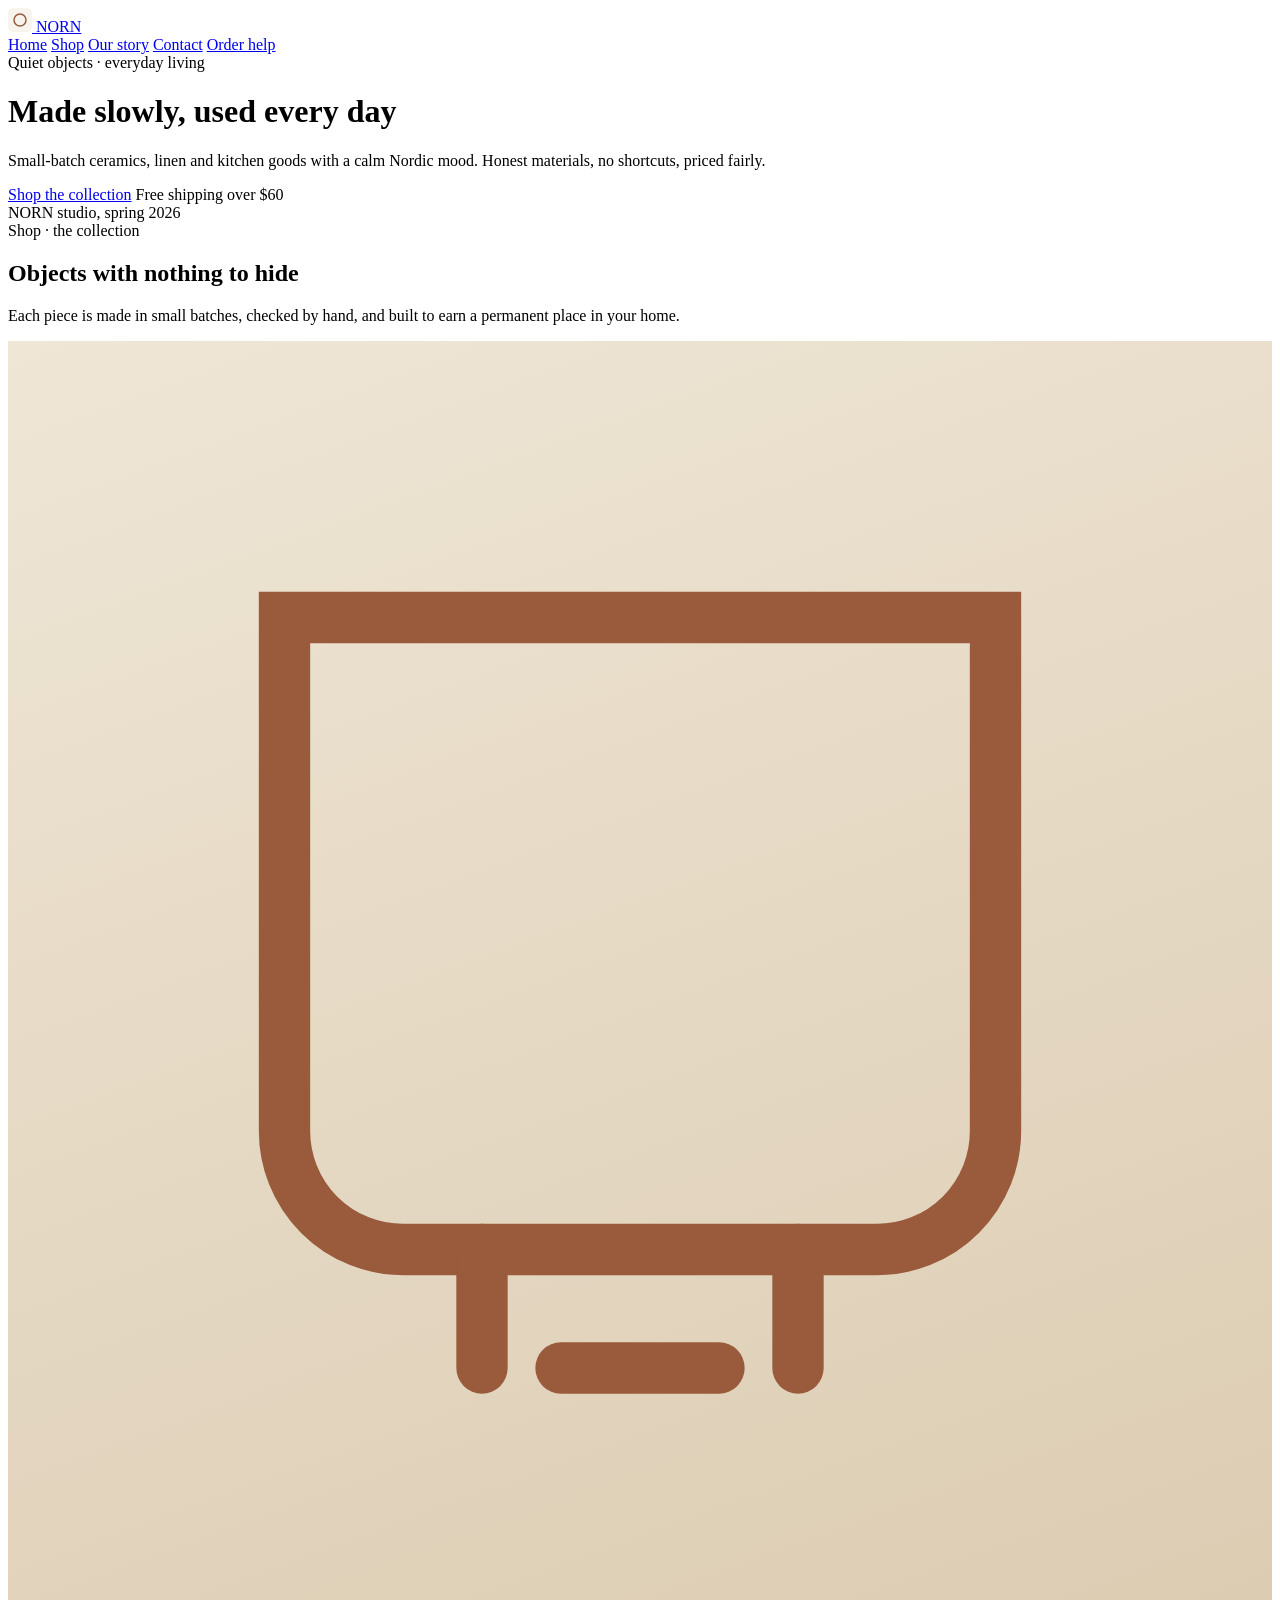
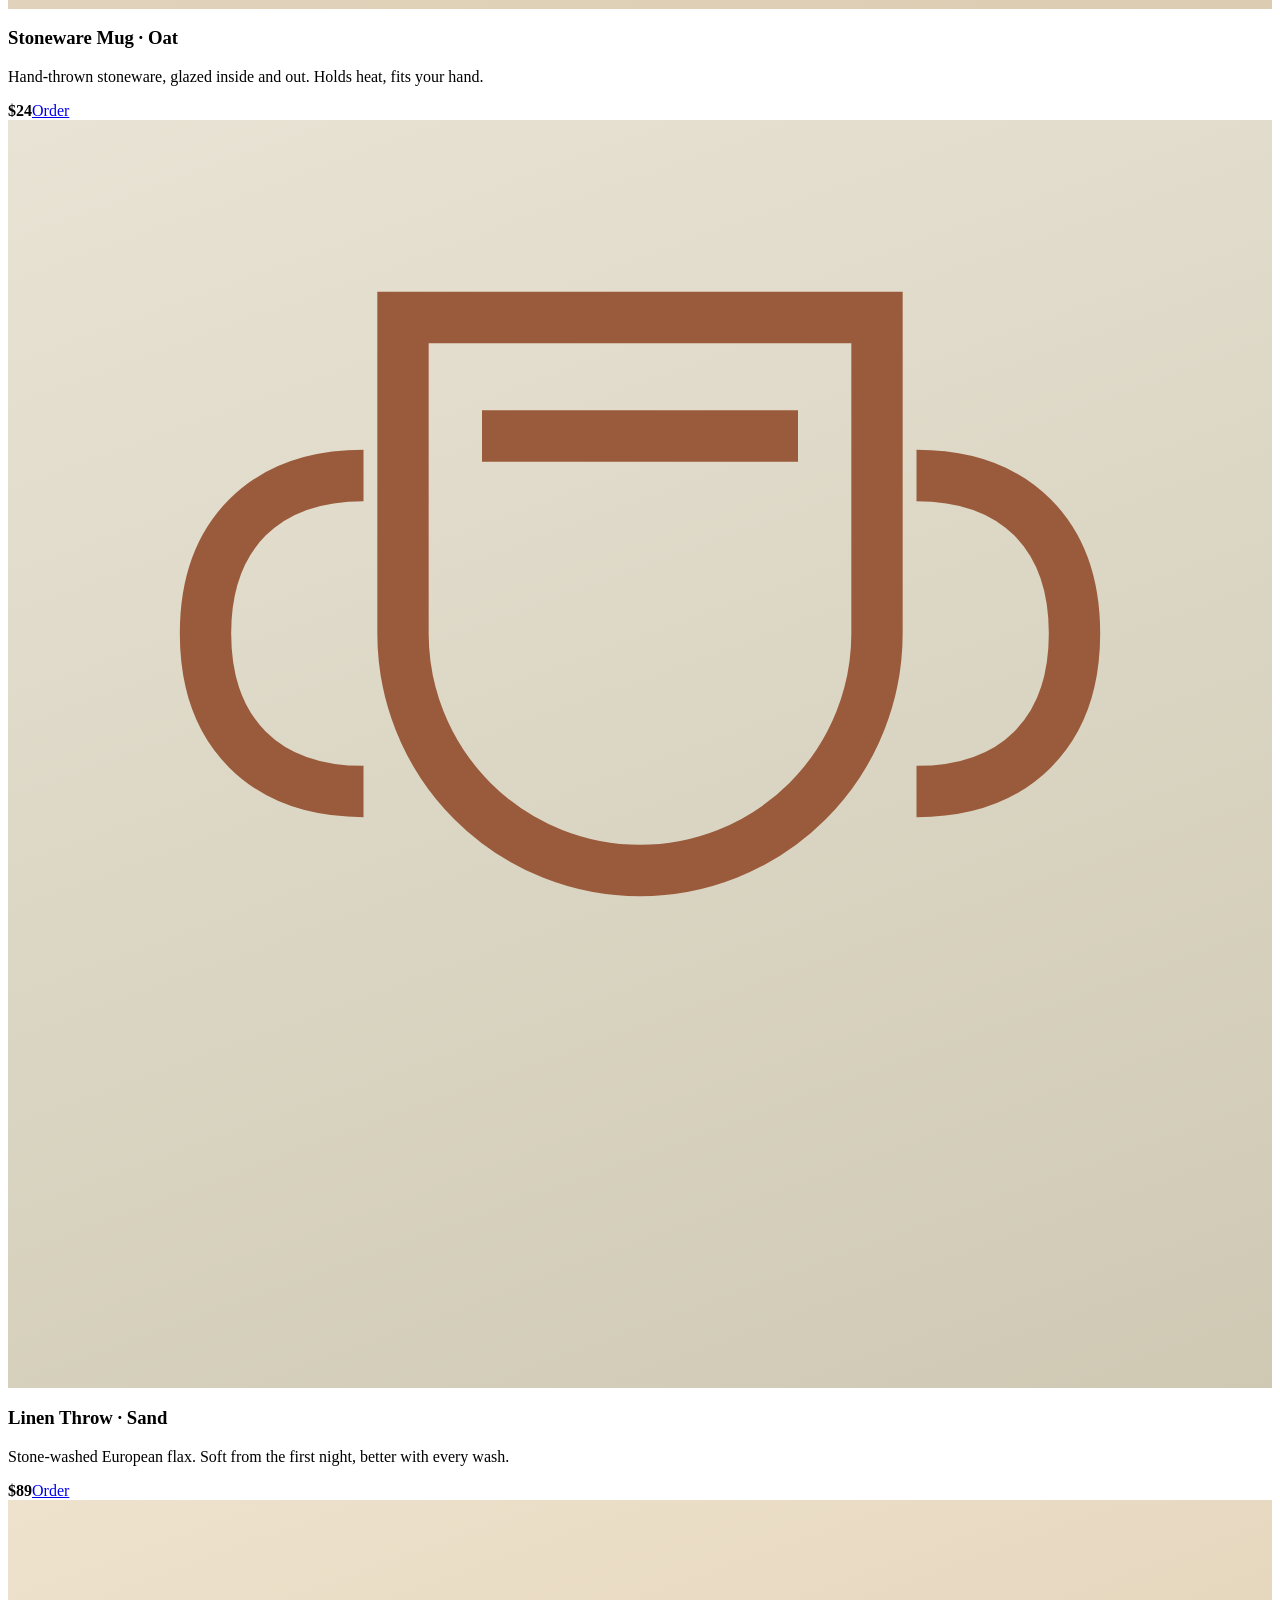
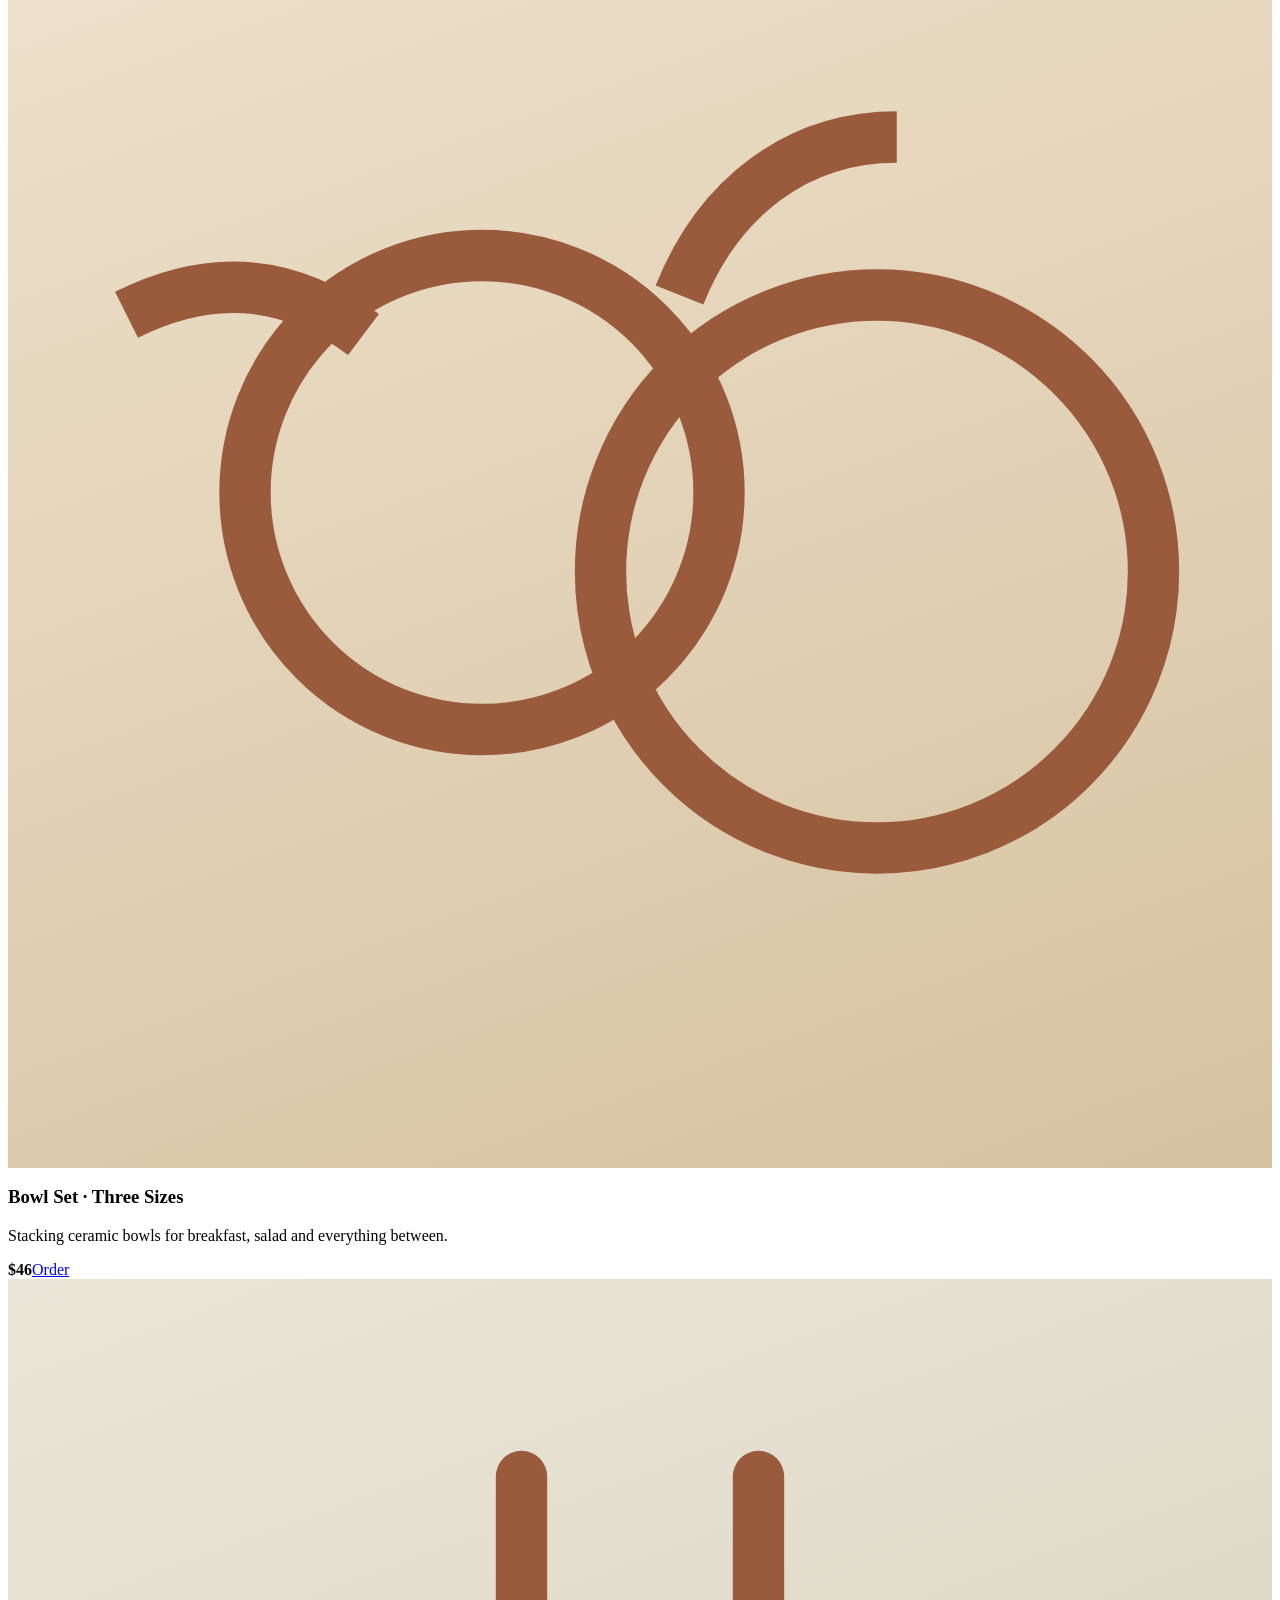
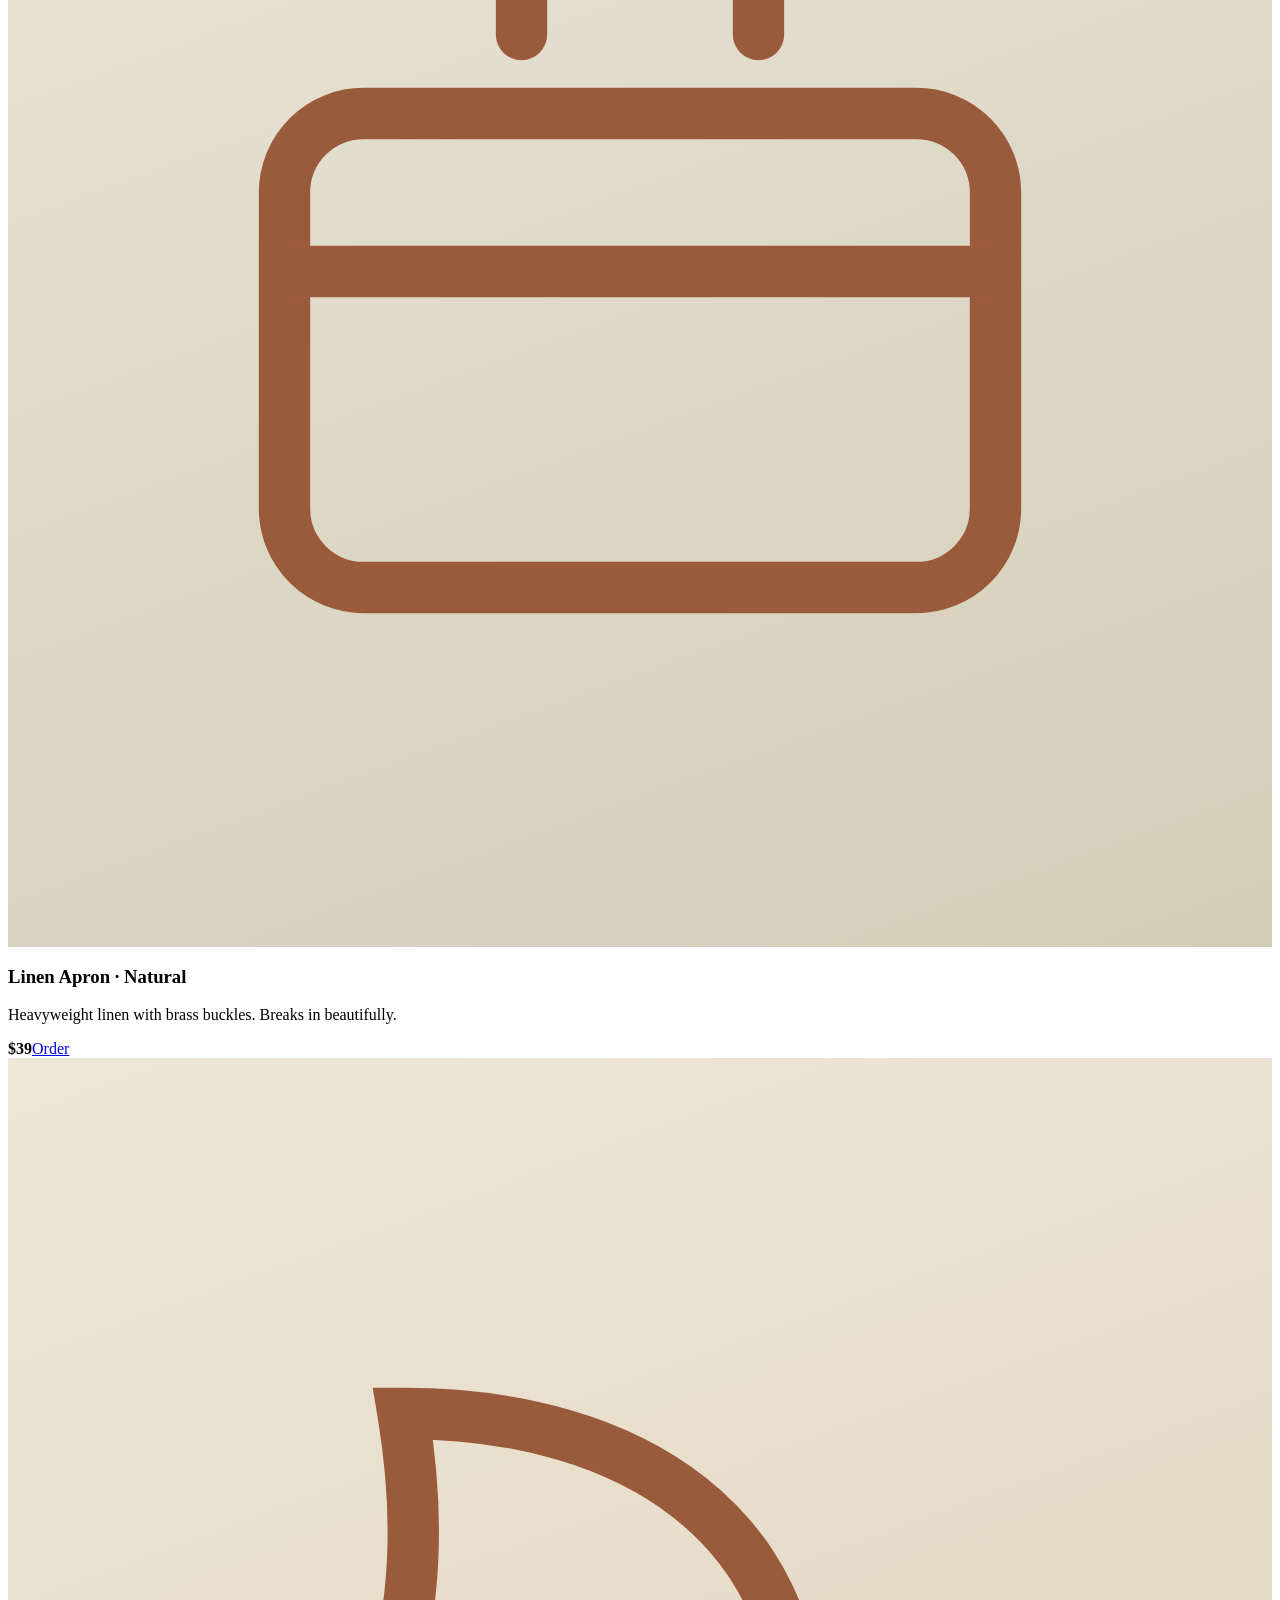
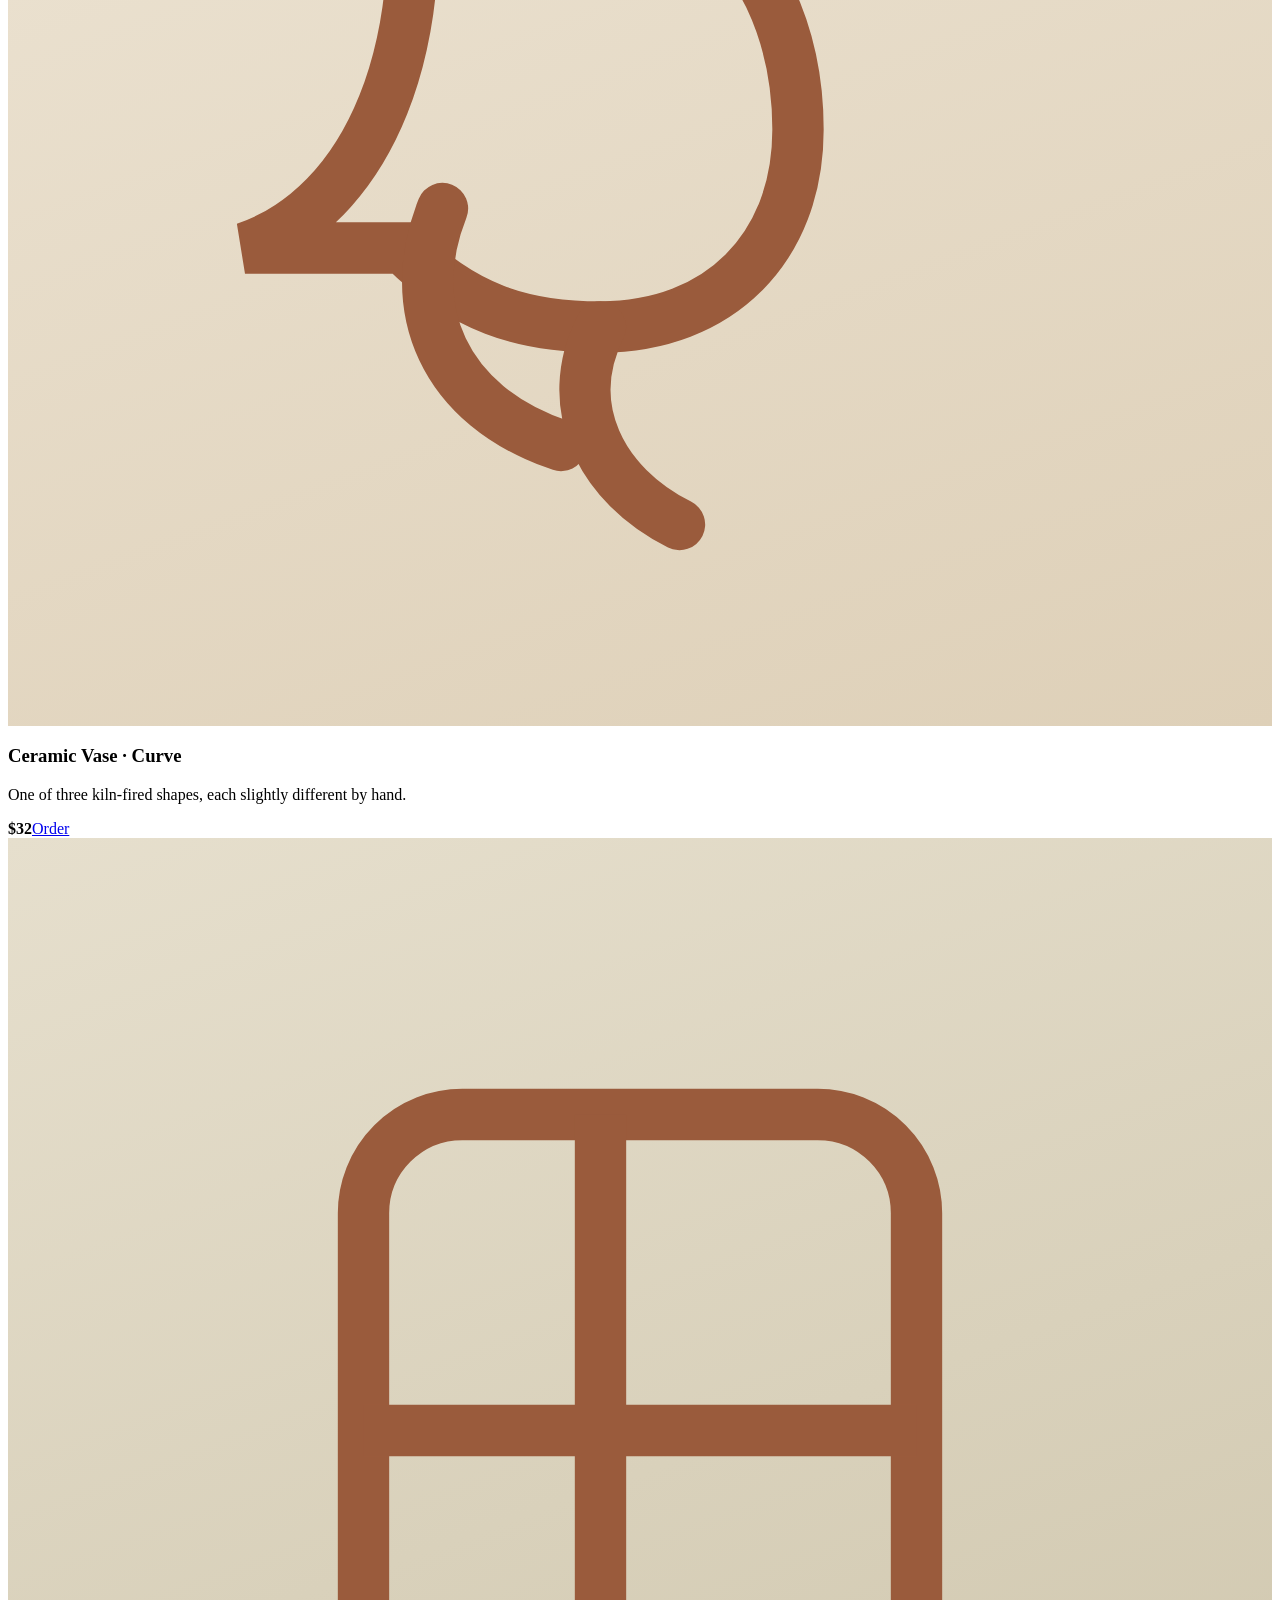
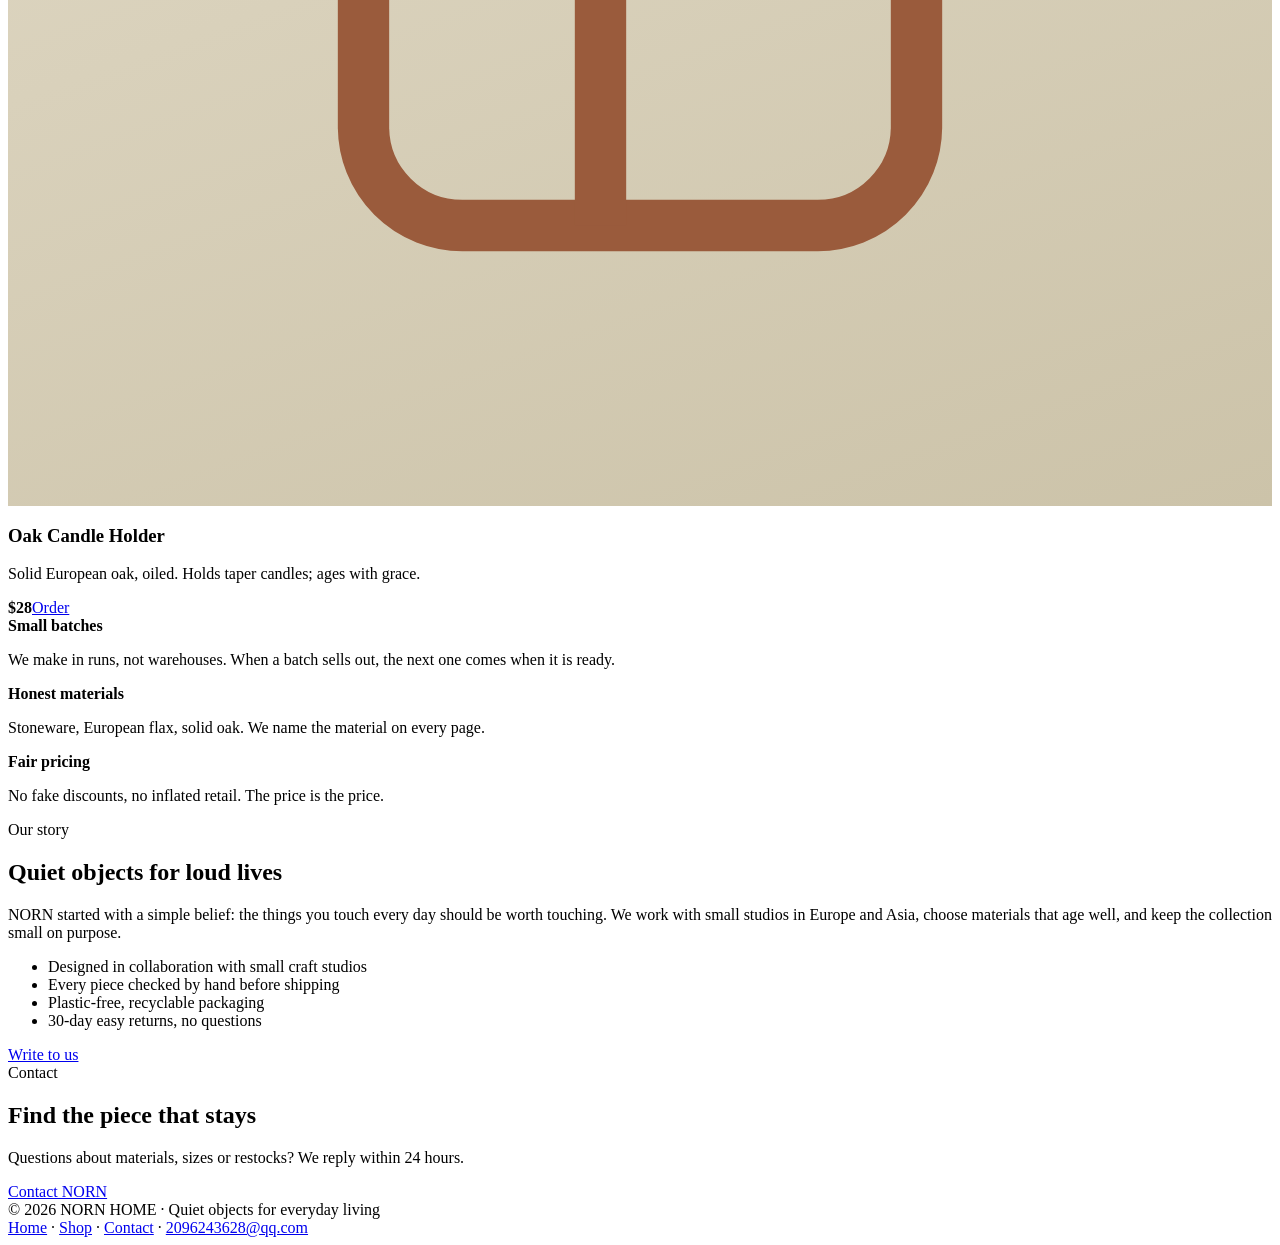
==== index.html @ a4e586c8 "init nornhome" ====
<!DOCTYPE html>
<html lang="en">
<head>
<meta charset="UTF-8">
<meta name="viewport" content="width=device-width, initial-scale=1.0">
<title>NORN HOME — Quiet Objects for Everyday Living</title>
<meta name="description" content="NORN HOME: small-batch ceramics, linen and kitchen goods with a calm Nordic mood. Made to be used every day.">
<link rel="icon" href="data:image/svg+xml,<svg xmlns='http://www.w3.org/2000/svg' viewBox='0 0 64 64'><rect width='64' height='64' rx='14' fill='%23f7f4ee'/><circle cx='32' cy='32' r='16' fill='none' stroke='%239a5b3c' stroke-width='4'/></svg>">
<link rel="preconnect" href="https://fonts.googleapis.com">
<link rel="preconnect" href="https://fonts.gstatic.com" crossorigin>
<link href="https://fonts.googleapis.com/css2?family=Inter:wght@300;400;500;600&family=Playfair+Display:ital@0;1&display=swap" rel="stylesheet">
<link rel="stylesheet" href="style.css">
</head>
<body>

<nav>
  <a class="brand" href="index.html">
    <svg width="24" height="24" viewBox="0 0 64 64" fill="none"><rect width="64" height="64" rx="14" fill="#f7f4ee"/><circle cx="32" cy="32" r="16" fill="none" stroke="#9a5b3c" stroke-width="4"/></svg>
    <span class="serif">NORN</span>
  </a>
  <div class="nav-links">
    <a href="index.html" class="active">Home</a>
    <a href="index.html#shop">Shop</a>
    <a href="index.html#story">Our story</a>
    <a href="contact.html">Contact</a>
    <a class="cta" href="contact.html">Order help</a>
  </div>
</nav>

<header class="hero">
  <div class="wrap">
    <div>
      <div class="kicker">Quiet objects · everyday living</div>
      <h1>Made slowly, used every day</h1>
      <p>Small-batch ceramics, linen and kitchen goods with a calm Nordic mood. Honest materials, no shortcuts, priced fairly.</p>
      <div class="hero-actions">
        <a class="cta" href="index.html#shop">Shop the collection</a>
        <span class="hero-note">Free shipping over $60</span>
      </div>
    </div>
    <div class="hero-visual">
      <span class="cap">NORN studio, spring 2026</span>
      <div class="plate"></div>
    </div>
  </div>
</header>

<section id="shop">
  <div class="wrap">
    <div class="sec-head">
      <div class="kicker">Shop · the collection</div>
      <h2>Objects with nothing to hide</h2>
      <p>Each piece is made in small batches, checked by hand, and built to earn a permanent place in your home.</p>
    </div>
    <div class="grid-3">
      <div class="product">
        <div class="photo" style="background:linear-gradient(160deg,#efe6d6,#dcccb2)">
          <svg viewBox="0 0 64 64" fill="none"><path d="M14 14h36v26a6 6 0 0 1-6 6H20a6 6 0 0 1-6-6z" stroke="#9a5b3c" stroke-width="2.6"/><path d="M24 46v6M40 46v6M28 52h8" stroke="#9a5b3c" stroke-width="2.6" stroke-linecap="round"/></svg>
        </div>
        <div class="body">
          <h3>Stoneware Mug · Oat</h3>
          <p>Hand-thrown stoneware, glazed inside and out. Holds heat, fits your hand.</p>
          <div class="price"><b>$24</b><a class="btn-sm" href="contact.html">Order</a></div>
        </div>
      </div>
      <div class="product">
        <div class="photo" style="background:linear-gradient(160deg,#e8e3d4,#cfc9b4)">
          <svg viewBox="0 0 64 64" fill="none"><path d="M20 10h24v16a12 12 0 0 1-24 0z" stroke="#9a5b3c" stroke-width="2.6"/><path d="M24 16h16M18 18c-5 0-8 3-8 8s3 8 8 8M46 18c5 0 8 3 8 8s-3 8-8 8" stroke="#9a5b3c" stroke-width="2.6"/></svg>
        </div>
        <div class="body">
          <h3>Linen Throw · Sand</h3>
          <p>Stone-washed European flax. Soft from the first night, better with every wash.</p>
          <div class="price"><b>$89</b><a class="btn-sm" href="contact.html">Order</a></div>
        </div>
      </div>
      <div class="product">
        <div class="photo" style="background:linear-gradient(160deg,#eee2cd,#d6c2a1)">
          <svg viewBox="0 0 64 64" fill="none"><circle cx="24" cy="30" r="12" stroke="#9a5b3c" stroke-width="2.6"/><circle cx="44" cy="34" r="14" stroke="#9a5b3c" stroke-width="2.6"/><path d="M18 22c-4-3-8-3-12-1M34 20c2-5 6-8 11-8" stroke="#9a5b3c" stroke-width="2.6"/></svg>
        </div>
        <div class="body">
          <h3>Bowl Set · Three Sizes</h3>
          <p>Stacking ceramic bowls for breakfast, salad and everything between.</p>
          <div class="price"><b>$46</b><a class="btn-sm" href="contact.html">Order</a></div>
        </div>
      </div>
      <div class="product">
        <div class="photo" style="background:linear-gradient(160deg,#eae5d6,#d3cdb8)">
          <svg viewBox="0 0 64 64" fill="none"><rect x="14" y="22" width="36" height="24" rx="4" stroke="#9a5b3c" stroke-width="2.6"/><path d="M26 10v8M38 10v8" stroke="#9a5b3c" stroke-width="2.6" stroke-linecap="round"/><path d="M14 30h36" stroke="#9a5b3c" stroke-width="2.6"/></svg>
        </div>
        <div class="body">
          <h3>Linen Apron · Natural</h3>
          <p>Heavyweight linen with brass buckles. Breaks in beautifully.</p>
          <div class="price"><b>$39</b><a class="btn-sm" href="contact.html">Order</a></div>
        </div>
      </div>
      <div class="product">
        <div class="photo" style="background:linear-gradient(160deg,#efe7d8,#ded0b8)">
          <svg viewBox="0 0 64 64" fill="none"><path d="M12 40c6-2 10-10 8-22 12 0 20 6 20 16 0 6-4 10-10 10-4 0-7-1-10-4z" stroke="#9a5b3c" stroke-width="2.6"/><path d="M22 38c-2 5 0 10 6 12M30 44c-2 4 0 8 4 10" stroke="#9a5b3c" stroke-width="2.6" stroke-linecap="round"/></svg>
        </div>
        <div class="body">
          <h3>Ceramic Vase · Curve</h3>
          <p>One of three kiln-fired shapes, each slightly different by hand.</p>
          <div class="price"><b>$32</b><a class="btn-sm" href="contact.html">Order</a></div>
        </div>
      </div>
      <div class="product">
        <div class="photo" style="background:linear-gradient(160deg,#e6dfcd,#ccc3a9)">
          <svg viewBox="0 0 64 64" fill="none"><rect x="18" y="14" width="28" height="36" rx="5" stroke="#9a5b3c" stroke-width="2.6"/><path d="M18 30h28M30 50V14" stroke="#9a5b3c" stroke-width="2.6"/></svg>
        </div>
        <div class="body">
          <h3>Oak Candle Holder</h3>
          <p>Solid European oak, oiled. Holds taper candles; ages with grace.</p>
          <div class="price"><b>$28</b><a class="btn-sm" href="contact.html">Order</a></div>
        </div>
      </div>
    </div>
  </div>
</section>

<section style="padding-top:0">
  <div class="wrap">
    <div class="feats">
      <div class="feat"><b>Small batches</b><p>We make in runs, not warehouses. When a batch sells out, the next one comes when it is ready.</p></div>
      <div class="feat"><b>Honest materials</b><p>Stoneware, European flax, solid oak. We name the material on every page.</p></div>
      <div class="feat"><b>Fair pricing</b><p>No fake discounts, no inflated retail. The price is the price.</p></div>
    </div>
  </div>
</section>

<section id="story" class="band" style="padding-top:0">
  <div class="wrap">
    <div>
      <div class="kicker">Our story</div>
      <h2>Quiet objects for loud lives</h2>
      <p>NORN started with a simple belief: the things you touch every day should be worth touching. We work with small studios in Europe and Asia, choose materials that age well, and keep the collection small on purpose.</p>
      <ul>
        <li>Designed in collaboration with small craft studios</li>
        <li>Every piece checked by hand before shipping</li>
        <li>Plastic-free, recyclable packaging</li>
        <li>30-day easy returns, no questions</li>
      </ul>
      <a class="cta" href="contact.html">Write to us</a>
    </div>
    <div class="visual"></div>
  </div>
</section>

<section>
  <div class="wrap">
    <div class="contact-block">
      <div class="kicker">Contact</div>
      <h2>Find the piece that stays</h2>
      <p>Questions about materials, sizes or restocks? We reply within 24 hours.</p>
      <a class="cta" href="contact.html">Contact NORN</a>
    </div>
  </div>
</section>

<footer>
  <div class="wrap">
    <div>© 2026 NORN HOME · Quiet objects for everyday living</div>
    <div><a href="index.html">Home</a> · <a href="index.html#shop">Shop</a> · <a href="contact.html">Contact</a> · <a href="mailto:2096243628@qq.com">2096243628@qq.com</a></div>
  </div>
</footer>
</body>
</html>
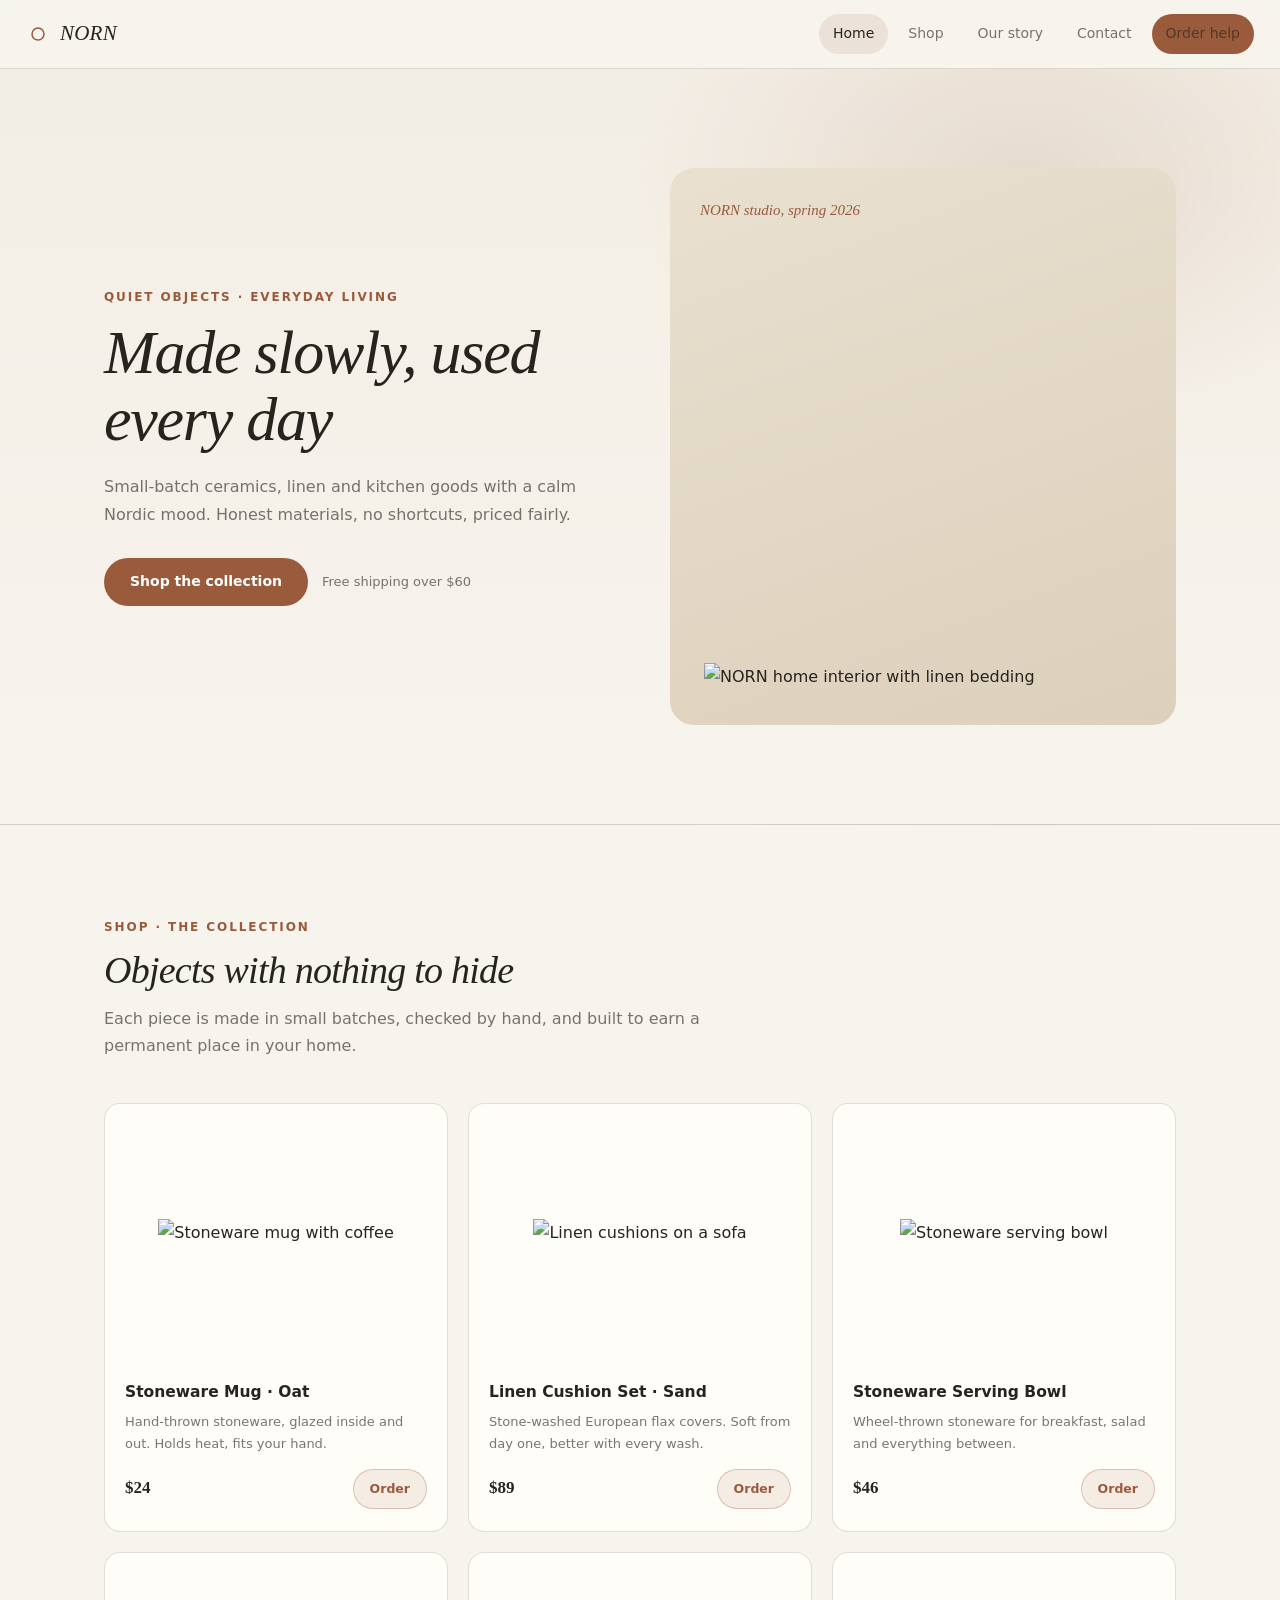
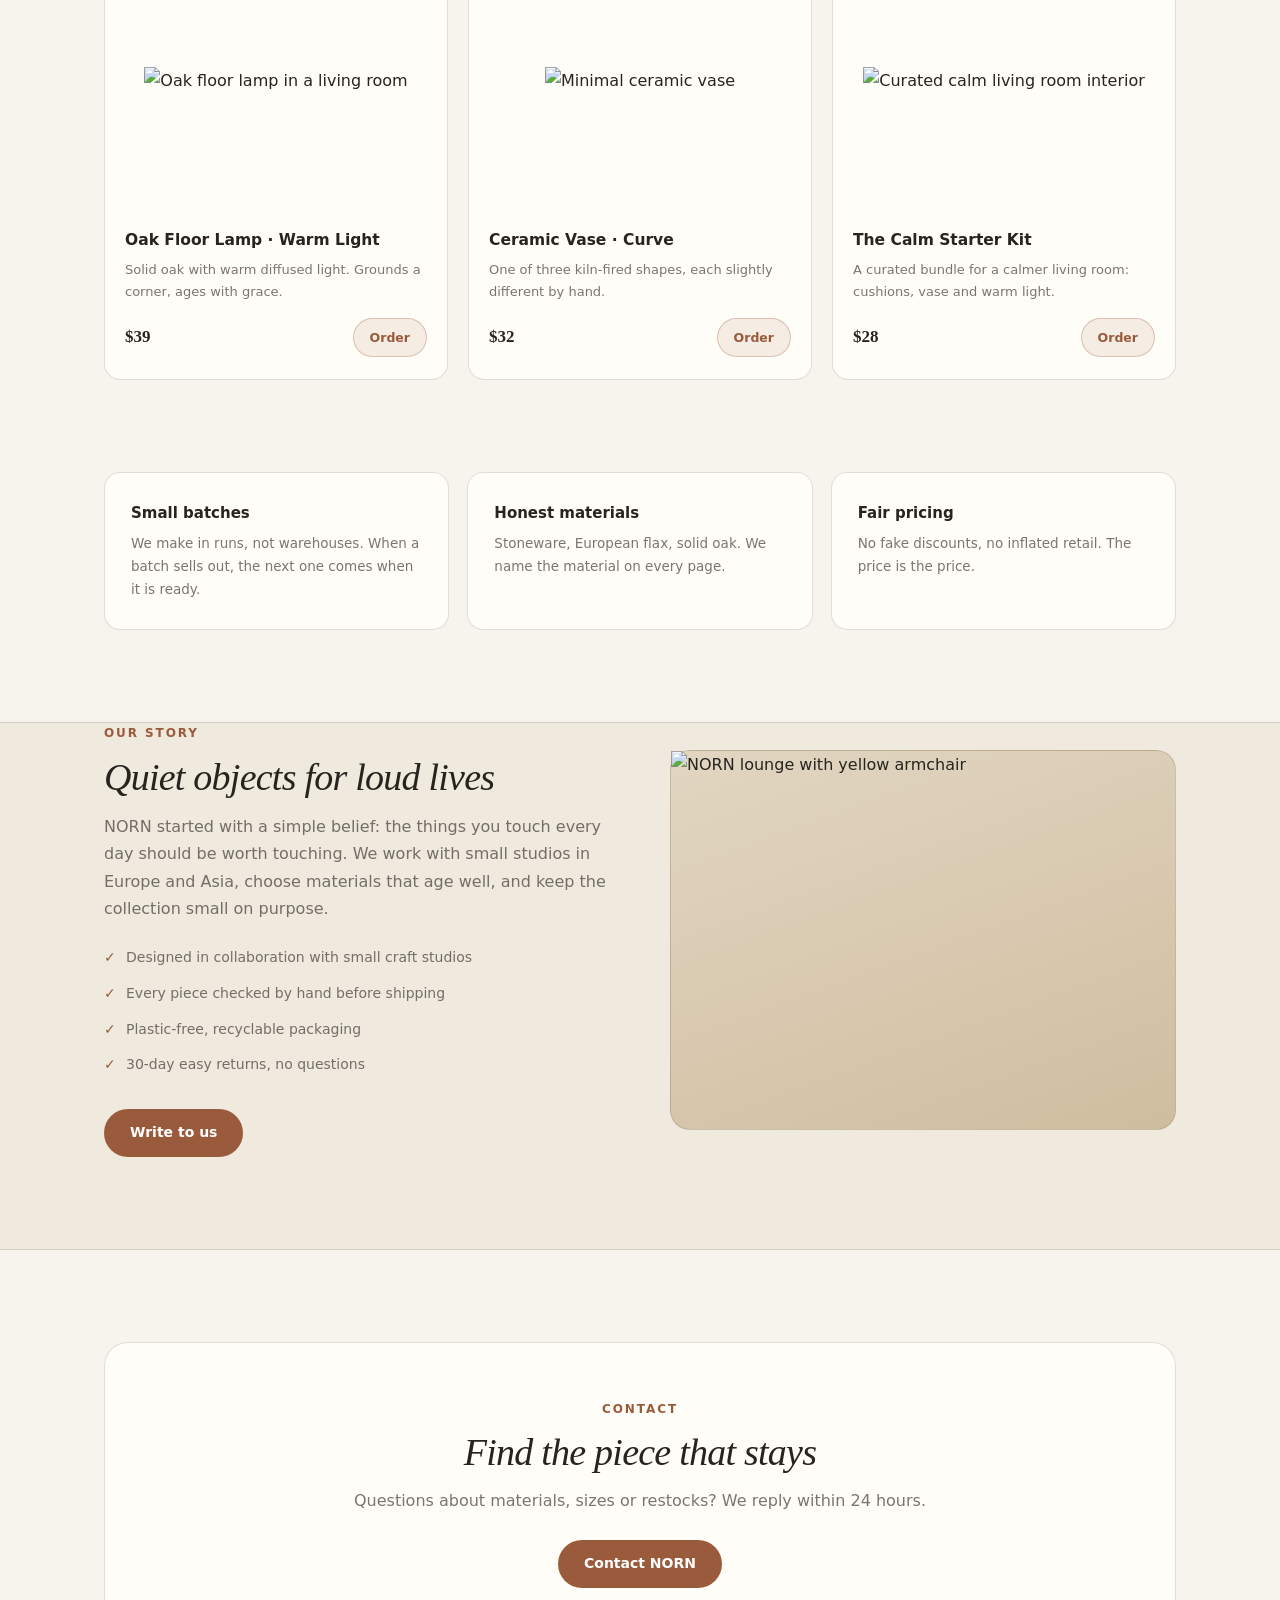
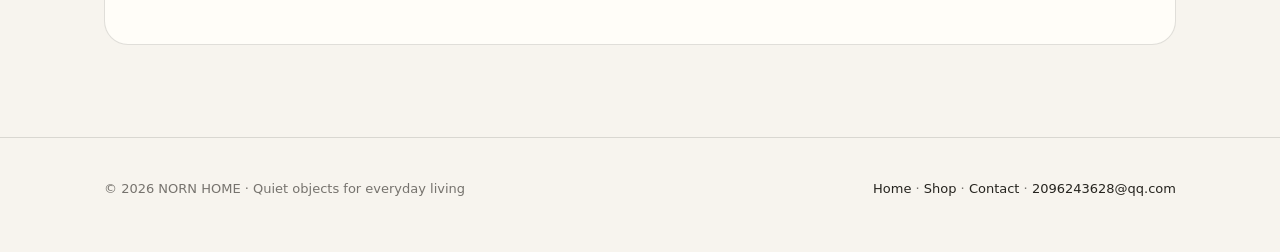
==== commit 7672b4c6: "update nornhome" ====
--- a/index.html
+++ b/index.html
@@ -39,8 +39,8 @@
       </div>
     </div>
     <div class="hero-visual">
+      <img src="img/hero.jpg" alt="NORN home interior with linen bedding">
       <span class="cap">NORN studio, spring 2026</span>
-      <div class="plate"></div>
     </div>
   </div>
 </header>
@@ -54,9 +54,7 @@
     </div>
     <div class="grid-3">
       <div class="product">
-        <div class="photo" style="background:linear-gradient(160deg,#efe6d6,#dcccb2)">
-          <svg viewBox="0 0 64 64" fill="none"><path d="M14 14h36v26a6 6 0 0 1-6 6H20a6 6 0 0 1-6-6z" stroke="#9a5b3c" stroke-width="2.6"/><path d="M24 46v6M40 46v6M28 52h8" stroke="#9a5b3c" stroke-width="2.6" stroke-linecap="round"/></svg>
-        </div>
+        <div class="photo"><img src="img/mug.jpg" alt="Stoneware mug with coffee"></div>
         <div class="body">
           <h3>Stoneware Mug · Oat</h3>
           <p>Hand-thrown stoneware, glazed inside and out. Holds heat, fits your hand.</p>
@@ -64,39 +62,31 @@
         </div>
       </div>
       <div class="product">
-        <div class="photo" style="background:linear-gradient(160deg,#e8e3d4,#cfc9b4)">
-          <svg viewBox="0 0 64 64" fill="none"><path d="M20 10h24v16a12 12 0 0 1-24 0z" stroke="#9a5b3c" stroke-width="2.6"/><path d="M24 16h16M18 18c-5 0-8 3-8 8s3 8 8 8M46 18c5 0 8 3 8 8s-3 8-8 8" stroke="#9a5b3c" stroke-width="2.6"/></svg>
-        </div>
+        <div class="photo"><img src="img/cushion.jpg" alt="Linen cushions on a sofa"></div>
         <div class="body">
-          <h3>Linen Throw · Sand</h3>
-          <p>Stone-washed European flax. Soft from the first night, better with every wash.</p>
+          <h3>Linen Cushion Set · Sand</h3>
+          <p>Stone-washed European flax covers. Soft from day one, better with every wash.</p>
           <div class="price"><b>$89</b><a class="btn-sm" href="contact.html">Order</a></div>
         </div>
       </div>
       <div class="product">
-        <div class="photo" style="background:linear-gradient(160deg,#eee2cd,#d6c2a1)">
-          <svg viewBox="0 0 64 64" fill="none"><circle cx="24" cy="30" r="12" stroke="#9a5b3c" stroke-width="2.6"/><circle cx="44" cy="34" r="14" stroke="#9a5b3c" stroke-width="2.6"/><path d="M18 22c-4-3-8-3-12-1M34 20c2-5 6-8 11-8" stroke="#9a5b3c" stroke-width="2.6"/></svg>
-        </div>
+        <div class="photo"><img src="img/bowls.jpg" alt="Stoneware serving bowl"></div>
         <div class="body">
-          <h3>Bowl Set · Three Sizes</h3>
-          <p>Stacking ceramic bowls for breakfast, salad and everything between.</p>
+          <h3>Stoneware Serving Bowl</h3>
+          <p>Wheel-thrown stoneware for breakfast, salad and everything between.</p>
           <div class="price"><b>$46</b><a class="btn-sm" href="contact.html">Order</a></div>
         </div>
       </div>
       <div class="product">
-        <div class="photo" style="background:linear-gradient(160deg,#eae5d6,#d3cdb8)">
-          <svg viewBox="0 0 64 64" fill="none"><rect x="14" y="22" width="36" height="24" rx="4" stroke="#9a5b3c" stroke-width="2.6"/><path d="M26 10v8M38 10v8" stroke="#9a5b3c" stroke-width="2.6" stroke-linecap="round"/><path d="M14 30h36" stroke="#9a5b3c" stroke-width="2.6"/></svg>
-        </div>
+        <div class="photo"><img src="img/lamp.jpg" alt="Oak floor lamp in a living room"></div>
         <div class="body">
-          <h3>Linen Apron · Natural</h3>
-          <p>Heavyweight linen with brass buckles. Breaks in beautifully.</p>
+          <h3>Oak Floor Lamp · Warm Light</h3>
+          <p>Solid oak with warm diffused light. Grounds a corner, ages with grace.</p>
           <div class="price"><b>$39</b><a class="btn-sm" href="contact.html">Order</a></div>
         </div>
       </div>
       <div class="product">
-        <div class="photo" style="background:linear-gradient(160deg,#efe7d8,#ded0b8)">
-          <svg viewBox="0 0 64 64" fill="none"><path d="M12 40c6-2 10-10 8-22 12 0 20 6 20 16 0 6-4 10-10 10-4 0-7-1-10-4z" stroke="#9a5b3c" stroke-width="2.6"/><path d="M22 38c-2 5 0 10 6 12M30 44c-2 4 0 8 4 10" stroke="#9a5b3c" stroke-width="2.6" stroke-linecap="round"/></svg>
-        </div>
+        <div class="photo"><img src="img/vase.jpg" alt="Minimal ceramic vase"></div>
         <div class="body">
           <h3>Ceramic Vase · Curve</h3>
           <p>One of three kiln-fired shapes, each slightly different by hand.</p>
@@ -104,12 +94,10 @@
         </div>
       </div>
       <div class="product">
-        <div class="photo" style="background:linear-gradient(160deg,#e6dfcd,#ccc3a9)">
-          <svg viewBox="0 0 64 64" fill="none"><rect x="18" y="14" width="28" height="36" rx="5" stroke="#9a5b3c" stroke-width="2.6"/><path d="M18 30h28M30 50V14" stroke="#9a5b3c" stroke-width="2.6"/></svg>
-        </div>
+        <div class="photo"><img src="img/story.jpg" alt="Curated calm living room interior"></div>
         <div class="body">
-          <h3>Oak Candle Holder</h3>
-          <p>Solid European oak, oiled. Holds taper candles; ages with grace.</p>
+          <h3>The Calm Starter Kit</h3>
+          <p>A curated bundle for a calmer living room: cushions, vase and warm light.</p>
           <div class="price"><b>$28</b><a class="btn-sm" href="contact.html">Order</a></div>
         </div>
       </div>
@@ -141,7 +129,7 @@
       </ul>
       <a class="cta" href="contact.html">Write to us</a>
     </div>
-    <div class="visual"></div>
+    <div class="visual"><img src="img/lounge.jpg" alt="NORN lounge with yellow armchair"></div>
   </div>
 </section>
 
--- a/style.css
+++ b/style.css
@@ -0,0 +1,113 @@
+:root {
+  --bg: #f7f4ee;
+  --panel: #fffdf8;
+  --line: rgba(38,36,31,.14);
+  --ink: #26241f;
+  --muted: rgba(38,36,31,.62);
+  --accent: #9a5b3c;
+  --accent-2: #7f4a31;
+  --radius: 16px;
+  --font: "Inter", "PingFang SC", "Microsoft YaHei", system-ui, sans-serif;
+  --serif: "Playfair Display", Georgia, serif;
+}
+* { margin: 0; padding: 0; box-sizing: border-box; }
+body { font-family: var(--font); background: var(--bg); color: var(--ink); line-height: 1.7; -webkit-font-smoothing: antialiased; }
+.wrap { max-width: 1120px; margin: 0 auto; padding: 0 24px; }
+a { color: var(--accent); }
+
+nav {
+  position: sticky; top: 0; z-index: 50;
+  display: flex; align-items: center; justify-content: space-between;
+  padding: 14px 26px; background: rgba(247,244,238,.9); backdrop-filter: blur(12px);
+  border-bottom: 1px solid var(--line);
+}
+.brand { display: flex; align-items: center; gap: 10px; text-decoration: none; color: var(--ink); }
+.brand .serif { font-family: var(--serif); font-style: italic; font-size: 21px; letter-spacing: .01em; }
+.nav-links { display: flex; gap: 6px; align-items: center; }
+.nav-links a { color: var(--muted); text-decoration: none; font-size: 14px; font-weight: 500; padding: 8px 14px; border-radius: 999px; transition: background .16s, color .16s; }
+.nav-links a:hover { background: rgba(154,91,60,.08); color: var(--ink); }
+.nav-links a.active { background: rgba(154,91,60,.12); color: var(--ink); }
+.cta {
+  display: inline-block; background: var(--accent); color: #fff; font-weight: 600;
+  padding: 12px 26px; border-radius: 999px; text-decoration: none; font-size: 14px;
+  transition: transform .14s, background .16s;
+}
+.cta:hover { background: var(--accent-2); transform: translateY(-1px); }
+.cta:active { transform: scale(.96); }
+
+.hero {
+  position: relative; min-height: 84vh; min-height: 84dvh; display: flex; align-items: center;
+  background:
+    radial-gradient(ellipse 55% 60% at 80% 15%, rgba(154,91,60,.14), transparent 55%),
+    linear-gradient(180deg, #f3eee5, #f7f4ee);
+  border-bottom: 1px solid var(--line);
+}
+.hero .wrap { display: grid; grid-template-columns: 1fr 1fr; gap: 60px; align-items: center; padding: 50px 24px; }
+.hero h1 { font-family: var(--serif); font-style: italic; font-weight: 500; font-size: clamp(36px, 5.4vw, 62px); letter-spacing: -.02em; line-height: 1.08; margin-bottom: 20px; }
+.hero p { color: var(--muted); font-size: 16px; max-width: 30em; margin-bottom: 30px; }
+.hero-actions { display: flex; gap: 14px; align-items: center; flex-wrap: wrap; }
+.hero-note { font-size: 13px; color: var(--muted); }
+.hero-visual { position: relative; aspect-ratio: 4 / 4.4; border-radius: 24px; overflow: hidden; background: linear-gradient(160deg, #e9e0d0, #ddd0bb); display: flex; align-items: flex-end; padding: 34px; }
+.hero-visual .plate { width: 100%; aspect-ratio: 1 / 1; border-radius: 50%; background: radial-gradient(circle at 36% 32%, #f4ecdd, #d8c7ab); border: 1px solid rgba(38,36,31,.12); box-shadow: 0 30px 70px -30px rgba(38,36,31,.4); }
+.hero-visual .cap { position: absolute; top: 30px; left: 30px; font-family: var(--serif); font-style: italic; font-size: 15px; color: var(--accent); }
+
+section { padding: 92px 0; }
+.sec-head { max-width: 640px; margin-bottom: 44px; }
+.kicker { font-size: 12px; font-weight: 600; letter-spacing: .16em; text-transform: uppercase; color: var(--accent); margin-bottom: 12px; }
+h2 { font-family: var(--serif); font-style: italic; font-weight: 500; font-size: clamp(26px, 3.4vw, 38px); letter-spacing: -.02em; line-height: 1.15; margin-bottom: 12px; }
+.sec-head p { color: var(--muted); }
+
+.grid-3 { display: grid; grid-template-columns: repeat(3, 1fr); gap: 20px; }
+.product { background: var(--panel); border: 1px solid var(--line); border-radius: var(--radius); overflow: hidden; transition: transform .2s, border-color .2s; }
+.product:hover { transform: translateY(-4px); border-color: rgba(154,91,60,.4); }
+.product .photo { aspect-ratio: 4 / 3; display: flex; align-items: center; justify-content: center; }
+.product .photo svg { width: 72px; height: 72px; }
+.product .body { padding: 18px 20px 22px; }
+.product .body h3 { font-size: 15.5px; margin-bottom: 6px; }
+.product .body p { font-size: 13px; color: var(--muted); }
+.product .price { display: flex; align-items: center; justify-content: space-between; margin-top: 14px; }
+.product .price b { font-size: 17px; font-family: var(--serif); }
+.product .btn-sm { background: rgba(154,91,60,.1); border: 1px solid rgba(154,91,60,.3); color: var(--accent); font-size: 12.5px; font-weight: 600; padding: 8px 16px; border-radius: 999px; text-decoration: none; }
+.product .btn-sm:hover { background: var(--accent); color: #fff; }
+
+.feats { display: grid; grid-template-columns: repeat(3, 1fr); gap: 18px; }
+.feat { background: var(--panel); border: 1px solid var(--line); border-radius: var(--radius); padding: 28px 26px; }
+.feat b { display: block; font-size: 15px; margin-bottom: 6px; }
+.feat p { font-size: 13.5px; color: var(--muted); }
+
+.band { border-top: 1px solid var(--line); border-bottom: 1px solid var(--line); background: #f0e9dd; }
+.band .wrap { display: grid; grid-template-columns: 1fr 1fr; gap: 60px; align-items: center; }
+.band h2 { margin-bottom: 14px; }
+.band p { color: var(--muted); margin-bottom: 18px; }
+.band ul { list-style: none; margin-bottom: 26px; }
+.band li { font-size: 14px; color: var(--muted); padding: 6px 0 6px 22px; position: relative; }
+.band li::before { content: "✓"; position: absolute; left: 0; color: var(--accent); font-weight: 700; }
+.band .visual { aspect-ratio: 4 / 3; border-radius: 20px; background: linear-gradient(160deg, #e2d6c2, #cfbd9f); border: 1px solid rgba(38,36,31,.12); }
+
+.contact-block { background: var(--panel); border: 1px solid var(--line); border-radius: 24px; padding: 56px 44px; text-align: center; }
+.contact-block p { color: var(--muted); margin-bottom: 26px; }
+
+footer { padding: 40px 0 52px; border-top: 1px solid var(--line); color: var(--muted); font-size: 13px; }
+footer .wrap { display: flex; justify-content: space-between; flex-wrap: wrap; gap: 12px; }
+footer a { color: var(--ink); text-decoration: none; }
+
+.page-hero { padding: 96px 0 64px; border-bottom: 1px solid var(--line); background: radial-gradient(ellipse 60% 60% at 75% 0%, rgba(154,91,60,.12), transparent 55%), linear-gradient(180deg, #f2ecdf, #f7f4ee); }
+.page-hero h1 { font-family: var(--serif); font-style: italic; font-weight: 500; font-size: clamp(30px, 4.6vw, 50px); margin-bottom: 14px; }
+.page-hero p { color: var(--muted); max-width: 40em; }
+
+.form { display: grid; gap: 14px; max-width: 640px; }
+.form label { font-size: 13px; color: var(--muted); display: grid; gap: 7px; }
+.form input, .form textarea, .form select { background: var(--panel); border: 1px solid var(--line); border-radius: 12px; color: var(--ink); font: inherit; font-size: 14px; padding: 12px 14px; outline: none; }
+.form input:focus, .form textarea:focus, .form select:focus { border-color: rgba(154,91,60,.5); }
+.form textarea { min-height: 110px; resize: vertical; }
+.form .cta { border: 0; cursor: pointer; justify-self: start; font-family: inherit; }
+
+@media (max-width: 960px) {
+  .grid-3, .feats { grid-template-columns: 1fr 1fr; }
+  .hero .wrap, .band .wrap { grid-template-columns: 1fr; gap: 32px; }
+  .hero { min-height: auto; padding: 60px 0; }
+  .nav-links a:not(.cta) { display: none; }
+}
+@media (max-width: 560px) {
+  .grid-3, .feats { grid-template-columns: 1fr; }
+}
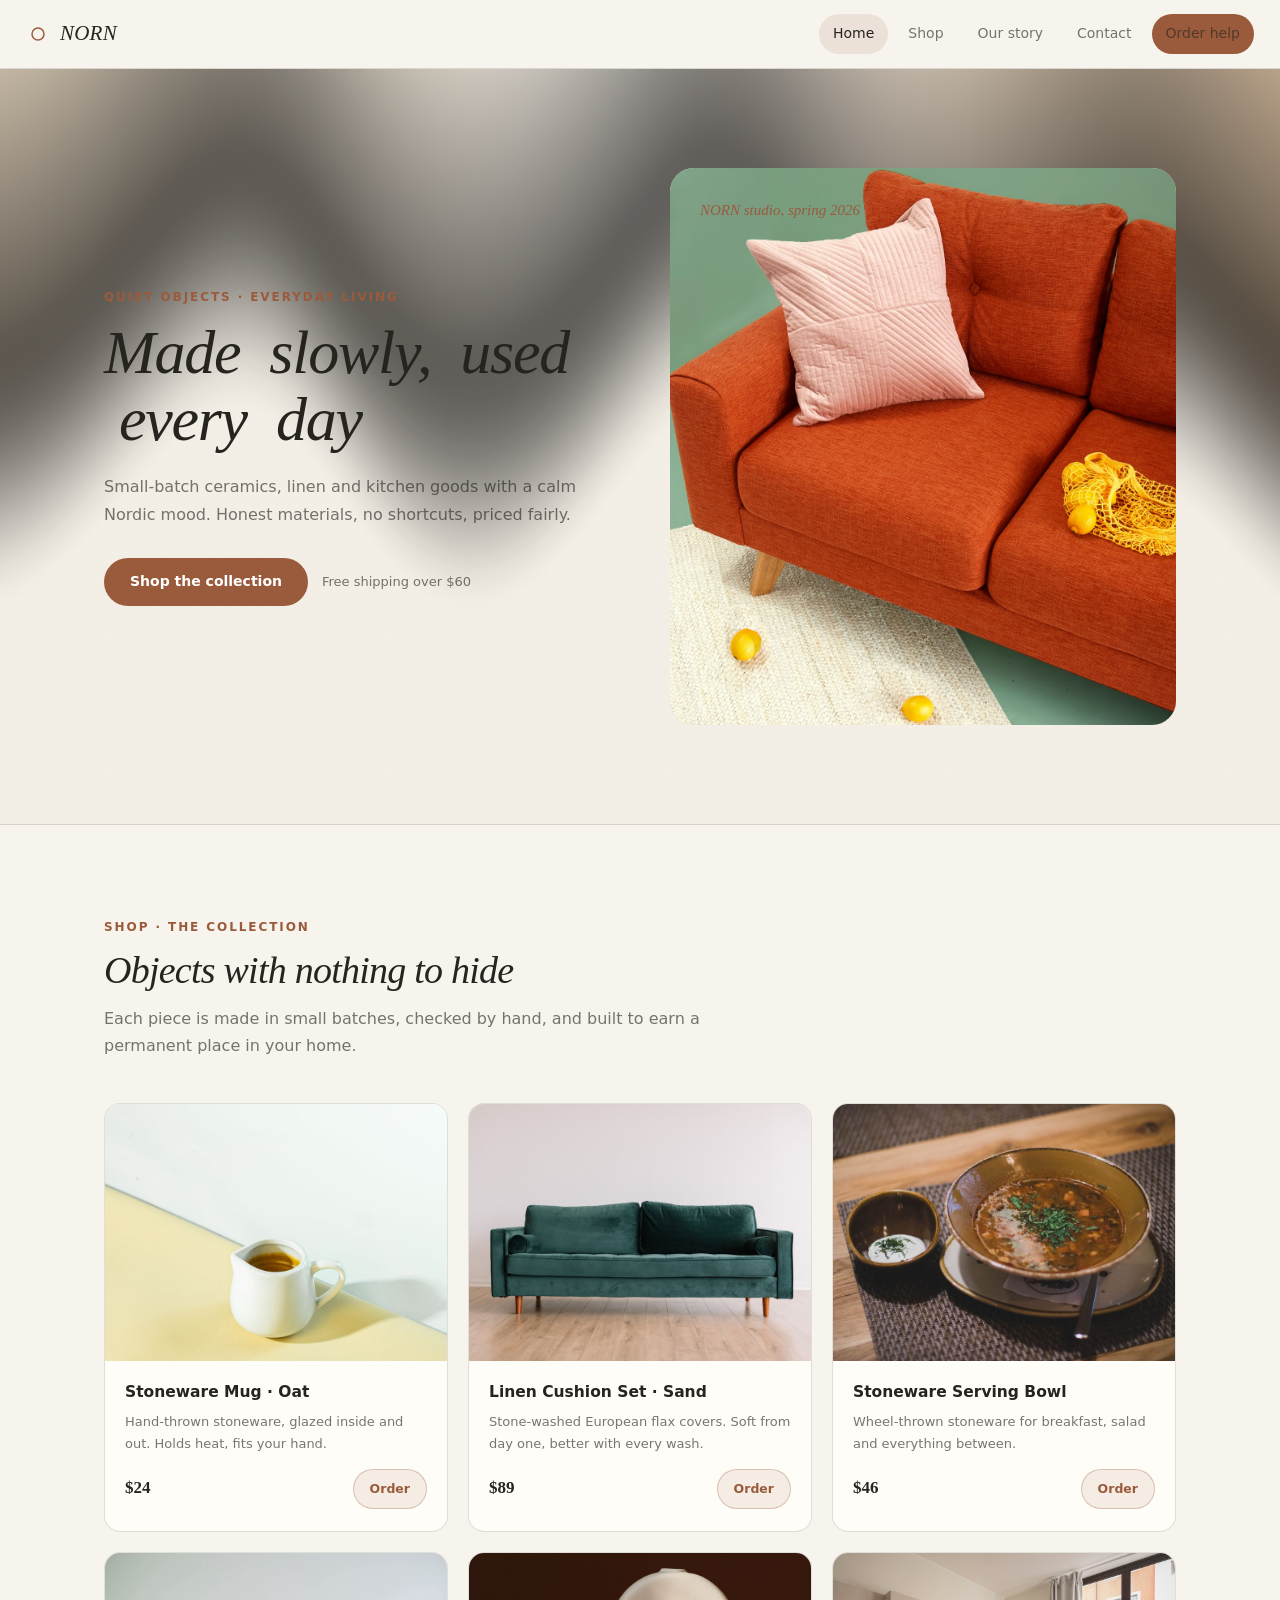
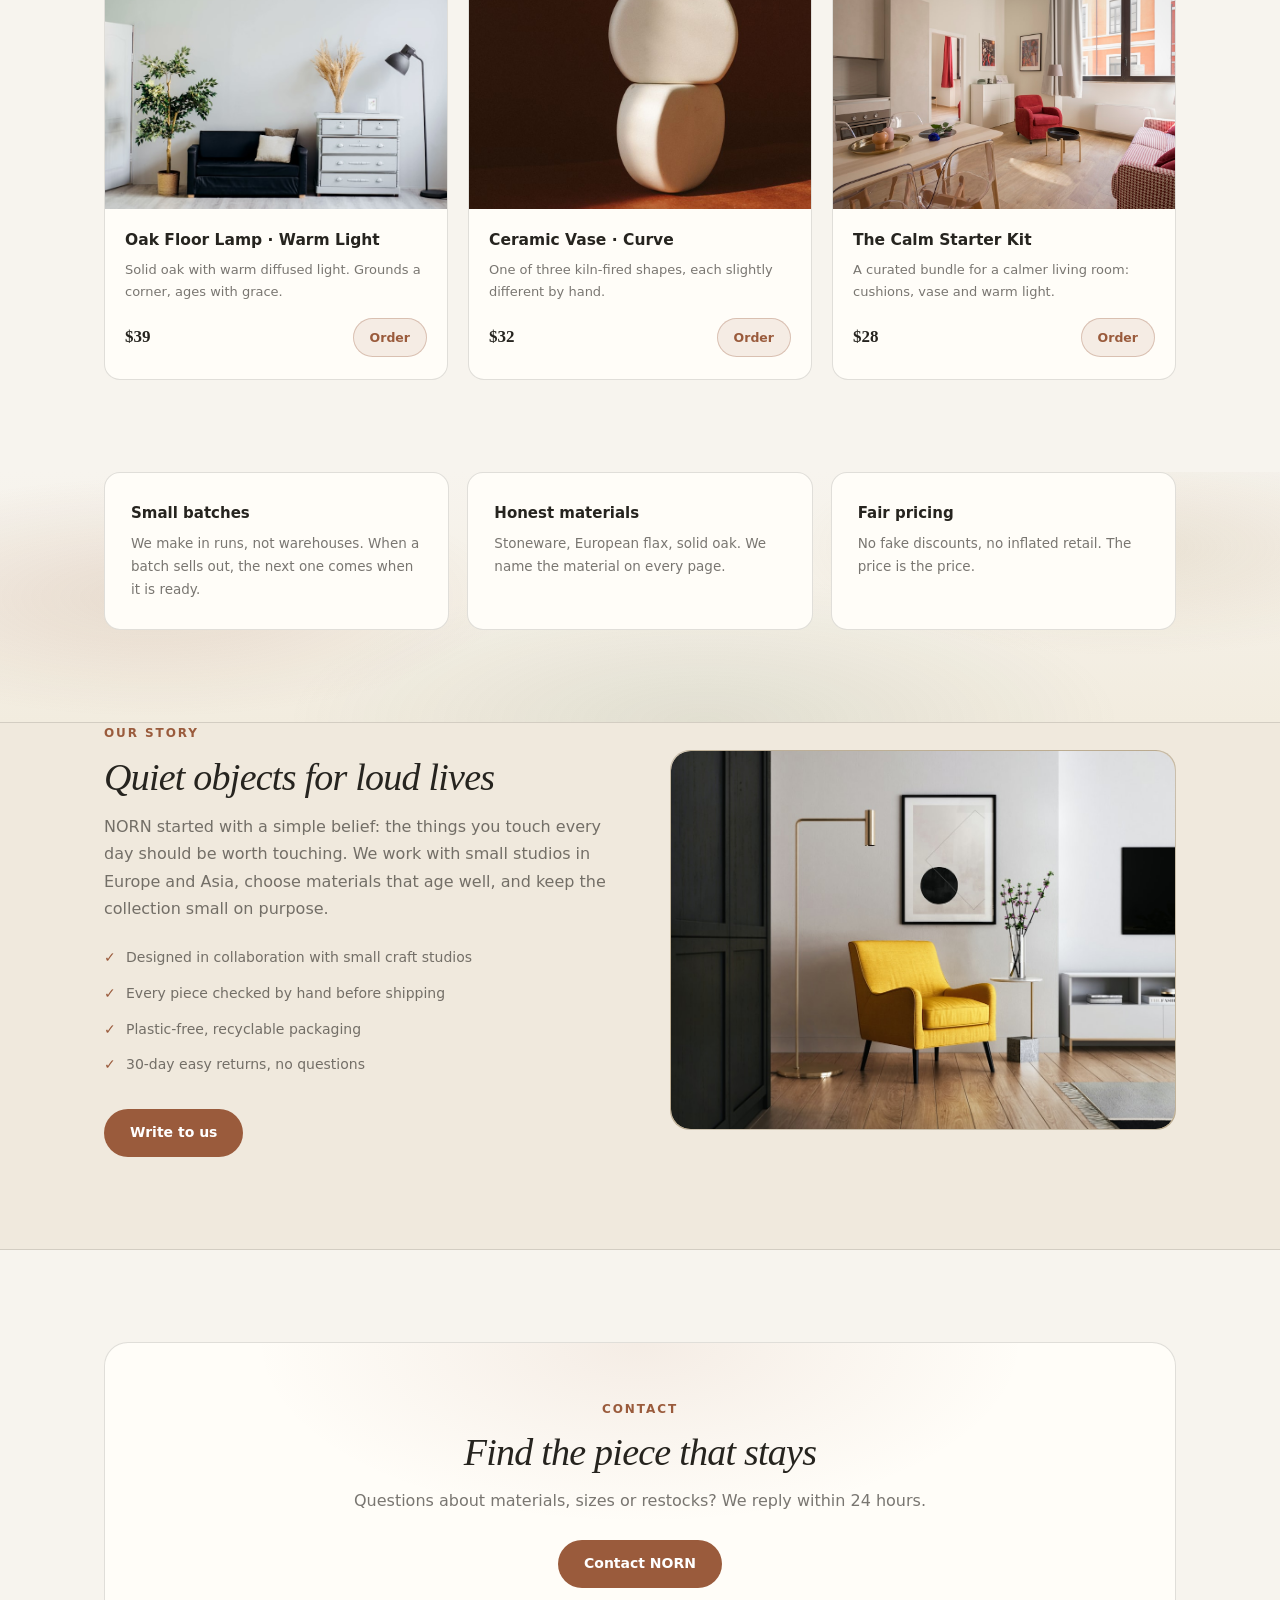
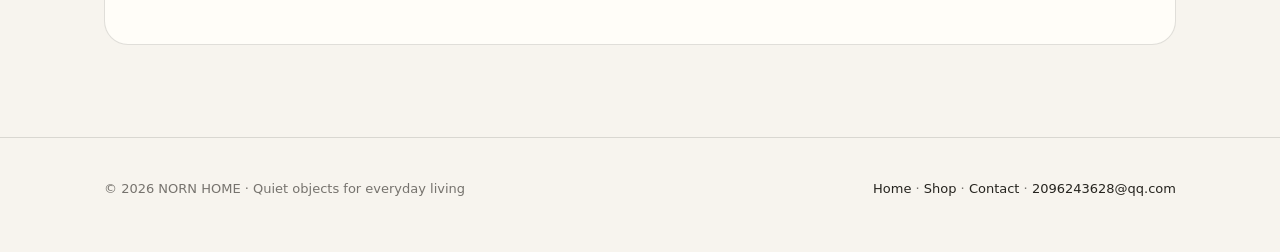
==== commit 8b212f66: "Dynamic aurora hero, word-by-word title, scroll reveal, mesh gradient, product card upgrade" ====
--- a/index.html
+++ b/index.html
@@ -13,7 +13,7 @@
 </head>
 <body>
 
-<nav>
+<nav class="reveal">
   <a class="brand" href="index.html">
     <svg width="24" height="24" viewBox="0 0 64 64" fill="none"><rect width="64" height="64" rx="14" fill="#f7f4ee"/><circle cx="32" cy="32" r="16" fill="none" stroke="#9a5b3c" stroke-width="4"/></svg>
     <span class="serif">NORN</span>
@@ -28,17 +28,25 @@
 </nav>
 
 <header class="hero">
-  <div class="wrap">
+  <div class="aurora-webgl" data-stops="#e9d9c2,#f7f2ea,#ddc2a4" data-amplitude="1.1" data-blend="0.45" aria-hidden="true"></div>
+  <div class="hero-grain" aria-hidden="true"></div>
+  <div class="wrap hero-inner">
     <div>
-      <div class="kicker">Quiet objects · everyday living</div>
-      <h1>Made slowly, used every day</h1>
-      <p>Small-batch ceramics, linen and kitchen goods with a calm Nordic mood. Honest materials, no shortcuts, priced fairly.</p>
+      <div class="kicker hero-kicker">Quiet objects · everyday living</div>
+      <h1 class="hero-title">
+        <span class="w"><span class="c">Made</span></span>
+        <span class="w"><span class="c">slowly,</span></span>
+        <span class="w"><span class="c">used</span></span>
+        <span class="w"><span class="c">every</span></span>
+        <span class="w"><span class="c">day</span></span>
+      </h1>
+      <p class="hero-sub">Small-batch ceramics, linen and kitchen goods with a calm Nordic mood. Honest materials, no shortcuts, priced fairly.</p>
       <div class="hero-actions">
         <a class="cta" href="index.html#shop">Shop the collection</a>
         <span class="hero-note">Free shipping over $60</span>
       </div>
     </div>
-    <div class="hero-visual">
+    <div class="hero-visual reveal-img">
       <img src="img/hero.jpg" alt="NORN home interior with linen bedding">
       <span class="cap">NORN studio, spring 2026</span>
     </div>
@@ -47,13 +55,13 @@
 
 <section id="shop">
   <div class="wrap">
-    <div class="sec-head">
+    <div class="sec-head reveal">
       <div class="kicker">Shop · the collection</div>
       <h2>Objects with nothing to hide</h2>
       <p>Each piece is made in small batches, checked by hand, and built to earn a permanent place in your home.</p>
     </div>
     <div class="grid-3">
-      <div class="product">
+      <div class="product reveal">
         <div class="photo"><img src="img/mug.jpg" alt="Stoneware mug with coffee"></div>
         <div class="body">
           <h3>Stoneware Mug · Oat</h3>
@@ -61,7 +69,7 @@
           <div class="price"><b>$24</b><a class="btn-sm" href="contact.html">Order</a></div>
         </div>
       </div>
-      <div class="product">
+      <div class="product reveal">
         <div class="photo"><img src="img/cushion.jpg" alt="Linen cushions on a sofa"></div>
         <div class="body">
           <h3>Linen Cushion Set · Sand</h3>
@@ -69,7 +77,7 @@
           <div class="price"><b>$89</b><a class="btn-sm" href="contact.html">Order</a></div>
         </div>
       </div>
-      <div class="product">
+      <div class="product reveal">
         <div class="photo"><img src="img/bowls.jpg" alt="Stoneware serving bowl"></div>
         <div class="body">
           <h3>Stoneware Serving Bowl</h3>
@@ -77,7 +85,7 @@
           <div class="price"><b>$46</b><a class="btn-sm" href="contact.html">Order</a></div>
         </div>
       </div>
-      <div class="product">
+      <div class="product reveal">
         <div class="photo"><img src="img/lamp.jpg" alt="Oak floor lamp in a living room"></div>
         <div class="body">
           <h3>Oak Floor Lamp · Warm Light</h3>
@@ -85,7 +93,7 @@
           <div class="price"><b>$39</b><a class="btn-sm" href="contact.html">Order</a></div>
         </div>
       </div>
-      <div class="product">
+      <div class="product reveal">
         <div class="photo"><img src="img/vase.jpg" alt="Minimal ceramic vase"></div>
         <div class="body">
           <h3>Ceramic Vase · Curve</h3>
@@ -93,7 +101,7 @@
           <div class="price"><b>$32</b><a class="btn-sm" href="contact.html">Order</a></div>
         </div>
       </div>
-      <div class="product">
+      <div class="product reveal">
         <div class="photo"><img src="img/story.jpg" alt="Curated calm living room interior"></div>
         <div class="body">
           <h3>The Calm Starter Kit</h3>
@@ -105,19 +113,19 @@
   </div>
 </section>
 
-<section style="padding-top:0">
+<section class="mesh-band" style="padding-top:0">
   <div class="wrap">
     <div class="feats">
-      <div class="feat"><b>Small batches</b><p>We make in runs, not warehouses. When a batch sells out, the next one comes when it is ready.</p></div>
-      <div class="feat"><b>Honest materials</b><p>Stoneware, European flax, solid oak. We name the material on every page.</p></div>
-      <div class="feat"><b>Fair pricing</b><p>No fake discounts, no inflated retail. The price is the price.</p></div>
+      <div class="feat reveal"><b>Small batches</b><p>We make in runs, not warehouses. When a batch sells out, the next one comes when it is ready.</p></div>
+      <div class="feat reveal"><b>Honest materials</b><p>Stoneware, European flax, solid oak. We name the material on every page.</p></div>
+      <div class="feat reveal"><b>Fair pricing</b><p>No fake discounts, no inflated retail. The price is the price.</p></div>
     </div>
   </div>
 </section>
 
 <section id="story" class="band" style="padding-top:0">
   <div class="wrap">
-    <div>
+    <div class="reveal">
       <div class="kicker">Our story</div>
       <h2>Quiet objects for loud lives</h2>
       <p>NORN started with a simple belief: the things you touch every day should be worth touching. We work with small studios in Europe and Asia, choose materials that age well, and keep the collection small on purpose.</p>
@@ -129,13 +137,13 @@
       </ul>
       <a class="cta" href="contact.html">Write to us</a>
     </div>
-    <div class="visual"><img src="img/lounge.jpg" alt="NORN lounge with yellow armchair"></div>
+    <div class="visual reveal-img"><img src="img/lounge.jpg" alt="NORN lounge with yellow armchair"></div>
   </div>
 </section>
 
 <section>
   <div class="wrap">
-    <div class="contact-block">
+    <div class="contact-block reveal">
       <div class="kicker">Contact</div>
       <h2>Find the piece that stays</h2>
       <p>Questions about materials, sizes or restocks? We reply within 24 hours.</p>
@@ -150,5 +158,23 @@
     <div><a href="index.html">Home</a> · <a href="index.html#shop">Shop</a> · <a href="contact.html">Contact</a> · <a href="mailto:2096243628@qq.com">2096243628@qq.com</a></div>
   </div>
 </footer>
+<script src="aurora.js"></script>
+<script>
+(function () {
+  'use strict';
+  var reduced = window.matchMedia('(prefers-reduced-motion: reduce)').matches;
+  if (!reduced) {
+    document.querySelectorAll('.hero-title .c').forEach(function (c, i) {
+      c.style.animationDelay = (0.25 + i * 0.09) + 's';
+    });
+  }
+  var io = new IntersectionObserver(function (entries) {
+    entries.forEach(function (e) {
+      if (e.isIntersecting) { e.target.classList.add('in'); io.unobserve(e.target); }
+    });
+  }, { threshold: 0.12 });
+  document.querySelectorAll('.reveal, .reveal-img').forEach(function (el) { io.observe(el); });
+})();
+</script>
 </body>
 </html>
--- a/style.css
+++ b/style.css
@@ -48,6 +48,7 @@
 .hero-actions { display: flex; gap: 14px; align-items: center; flex-wrap: wrap; }
 .hero-note { font-size: 13px; color: var(--muted); }
 .hero-visual { position: relative; aspect-ratio: 4 / 4.4; border-radius: 24px; overflow: hidden; background: linear-gradient(160deg, #e9e0d0, #ddd0bb); display: flex; align-items: flex-end; padding: 34px; }
+.hero-visual img { position: absolute; inset: 0; width: 100%; height: 100%; object-fit: cover; }
 .hero-visual .plate { width: 100%; aspect-ratio: 1 / 1; border-radius: 50%; background: radial-gradient(circle at 36% 32%, #f4ecdd, #d8c7ab); border: 1px solid rgba(38,36,31,.12); box-shadow: 0 30px 70px -30px rgba(38,36,31,.4); }
 .hero-visual .cap { position: absolute; top: 30px; left: 30px; font-family: var(--serif); font-style: italic; font-size: 15px; color: var(--accent); }
 
@@ -61,6 +62,8 @@
 .product { background: var(--panel); border: 1px solid var(--line); border-radius: var(--radius); overflow: hidden; transition: transform .2s, border-color .2s; }
 .product:hover { transform: translateY(-4px); border-color: rgba(154,91,60,.4); }
 .product .photo { aspect-ratio: 4 / 3; display: flex; align-items: center; justify-content: center; }
+.product .photo img { position: absolute; inset: 0; width: 100%; height: 100%; object-fit: cover; }
+.product { position: relative; }
 .product .photo svg { width: 72px; height: 72px; }
 .product .body { padding: 18px 20px 22px; }
 .product .body h3 { font-size: 15.5px; margin-bottom: 6px; }
@@ -83,6 +86,7 @@
 .band li { font-size: 14px; color: var(--muted); padding: 6px 0 6px 22px; position: relative; }
 .band li::before { content: "✓"; position: absolute; left: 0; color: var(--accent); font-weight: 700; }
 .band .visual { aspect-ratio: 4 / 3; border-radius: 20px; background: linear-gradient(160deg, #e2d6c2, #cfbd9f); border: 1px solid rgba(38,36,31,.12); }
+.band .visual img { width: 100%; height: 100%; object-fit: cover; display: block; border-radius: 20px; }
 
 .contact-block { background: var(--panel); border: 1px solid var(--line); border-radius: 24px; padding: 56px 44px; text-align: center; }
 .contact-block p { color: var(--muted); margin-bottom: 26px; }
@@ -111,3 +115,77 @@
 @media (max-width: 560px) {
   .grid-3, .feats { grid-template-columns: 1fr; }
 }
+
+/* ══ 动态 hero：Aurora 背景 + 逐字标题 ══ */
+.hero { background: #f5f0e7; }
+.hero .aurora-webgl { position: absolute; inset: 0; z-index: 0; }
+.hero-inner { position: relative; z-index: 1; }
+.hero-grain {
+  position: absolute; inset: 0; z-index: 0; pointer-events: none; opacity: .5;
+  background-image: url("data:image/svg+xml,%3Csvg xmlns='http://www.w3.org/2000/svg' width='140' height='140'%3E%3Cfilter id='n'%3E%3CfeTurbulence type='fractalNoise' baseFrequency='0.9' numOctaves='2'/%3E%3CfeColorMatrix values='0 0 0 0 0.2 0 0 0 0 0.18 0 0 0 0 0.14 0 0 0 0.05 0'/%3E%3C/filter%3E%3Crect width='140' height='140' filter='url(%23n)'/%3E%3C/svg%3E");
+}
+.hero-kicker { opacity: 0; animation: heroFade 0.8s cubic-bezier(.16,1,.3,1) forwards; animation-delay: .1s; }
+.hero-title .w { display: inline-block; }
+.hero-title .c {
+  display: inline-block; opacity: 0; filter: blur(10px); transform: translateY(18px);
+  animation: heroWord 0.9s cubic-bezier(.16,1,.3,1) forwards;
+}
+.hero-title .w + .w { margin-left: .24em; }
+@keyframes heroWord { to { opacity: 1; filter: blur(0); transform: translateY(0); } }
+.hero-sub { opacity: 0; animation: heroFade 1s cubic-bezier(.16,1,.3,1) forwards; animation-delay: .75s; }
+.hero-actions { opacity: 0; animation: heroFade 1s cubic-bezier(.16,1,.3,1) forwards; animation-delay: .95s; }
+@keyframes heroFade { to { opacity: 1; } }
+.hero-visual img { transition: transform 1.4s cubic-bezier(.16,1,.3,1), opacity 1s; }
+.hero-visual.reveal-img { opacity: 0; transform: translateY(26px) scale(1.04); }
+.hero-visual.reveal-img.in { opacity: 1; transform: none; }
+.hero-visual.reveal-img.in img { transform: scale(1.02); }
+
+/* ══ 滚动显现（ScrollReveal 风格）══ */
+.reveal { opacity: 0; transform: translateY(24px); transition: opacity .7s cubic-bezier(.16,1,.3,1), transform .7s cubic-bezier(.16,1,.3,1); }
+.reveal.in { opacity: 1; transform: none; }
+.reveal-img { opacity: 0; transform: translateY(28px) scale(1.03); transition: opacity .9s cubic-bezier(.16,1,.3,1), transform .9s cubic-bezier(.16,1,.3,1); }
+.reveal-img.in { opacity: 1; transform: none; }
+
+/* ══ 产品卡升级：hover 图片放大 + 3D 倾斜 + 阴影 ══ */
+.product { transform-style: preserve-3d; transition: transform .24s cubic-bezier(.16,1,.3,1), border-color .24s, box-shadow .24s; }
+.product:hover { transform: translateY(-6px) rotateX(2deg) rotateY(-2deg); border-color: rgba(154,91,60,.45); box-shadow: 0 26px 54px -28px rgba(38,36,31,.4); }
+.product .photo { position: relative; overflow: hidden; }
+.product .photo img { transition: transform .7s cubic-bezier(.16,1,.3,1); }
+.product:hover .photo img { transform: scale(1.07); }
+.product .photo::after {
+  content: ""; position: absolute; inset: 0; pointer-events: none;
+  background: radial-gradient(340px circle at var(--mx, 50%) var(--my, 50%), rgba(255,255,255,.28), transparent 62%);
+  opacity: 0; transition: opacity .3s;
+}
+.product:hover .photo::after { opacity: 1; }
+
+/* ══ 网格渐变区（Mesh Gradient）══ */
+.mesh-band {
+  position: relative; overflow: hidden;
+  background:
+    radial-gradient(46% 80% at 12% 50%, rgba(154,91,60,.14), transparent 60%),
+    radial-gradient(42% 70% at 88% 30%, rgba(180,150,110,.18), transparent 62%),
+    radial-gradient(50% 90% at 55% 100%, rgba(120,140,120,.14), transparent 65%),
+    linear-gradient(180deg, #f7f4ee, #f2ecdf);
+}
+.feat { transition: transform .22s, box-shadow .22s; }
+.feat:hover { transform: translateY(-3px); box-shadow: 0 18px 40px -26px rgba(38,36,31,.35); }
+
+/* ══ 故事区视觉增强 ══ */
+.band .visual { overflow: hidden; }
+.band .visual img { transition: transform .8s cubic-bezier(.16,1,.3,1); }
+.band .visual:hover img { transform: scale(1.04); }
+
+/* ══ 联系块轻微玻璃化 ══ */
+.contact-block { position: relative; overflow: hidden; }
+.contact-block::before {
+  content: ""; position: absolute; inset: 0;
+  background: radial-gradient(60% 100% at 50% 0%, rgba(154,91,60,.1), transparent 60%);
+}
+.contact-block > * { position: relative; }
+
+@media (prefers-reduced-motion: reduce) {
+  .hero-title .c, .hero-kicker, .hero-sub, .hero-actions { opacity: 1; filter: none; transform: none; animation: none; }
+  .reveal, .reveal-img { opacity: 1; transform: none; transition: none; }
+  .product:hover { transform: none; }
+}
